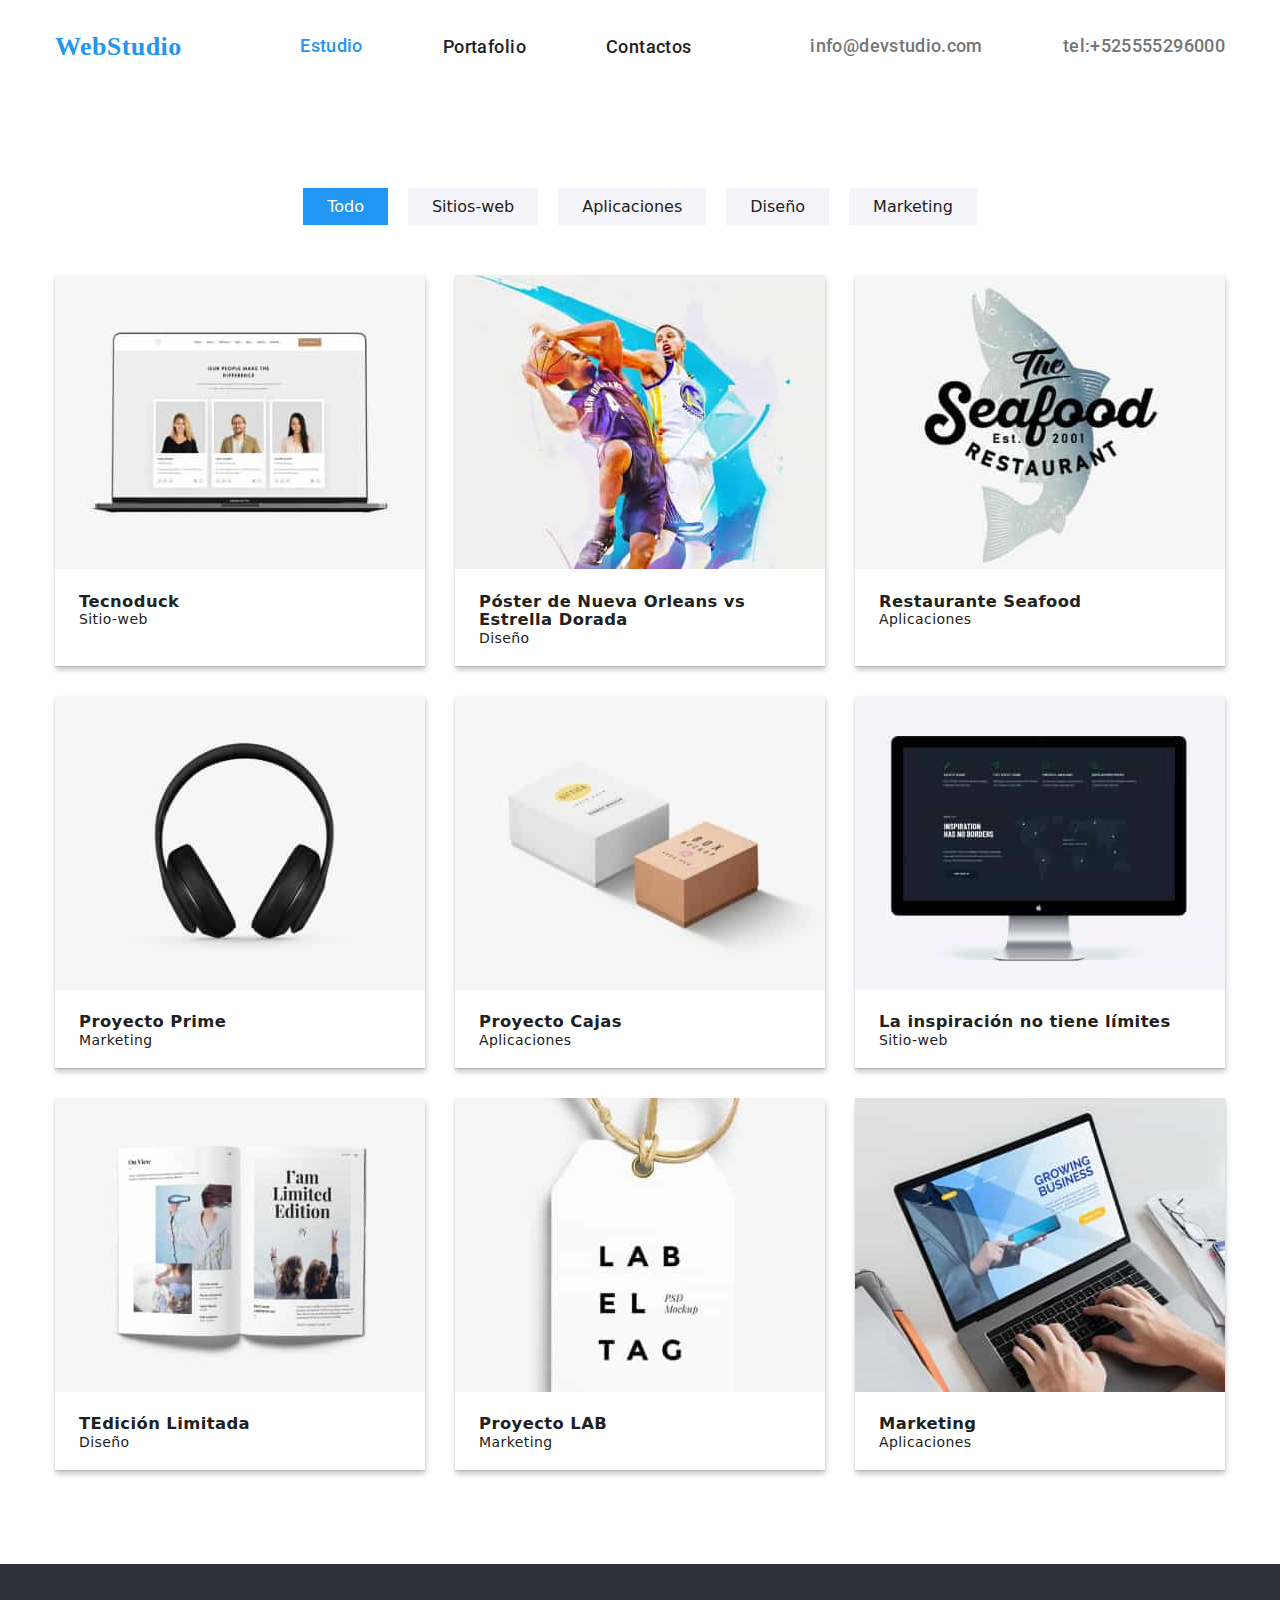
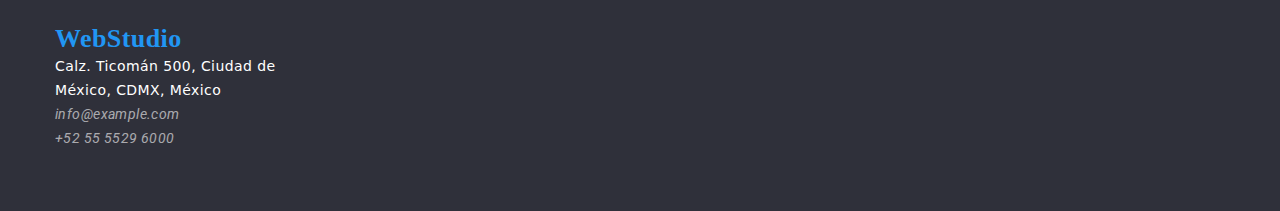
==== portafolio.html @ bfa3252c "first commit" ====
<!DOCTYPE html>
<html lang="en">

<head>
    <meta charset="UTF-8" />
    <meta http-equiv="X-UA-Compatible" content="IE=edge" />
    <meta name="viewport" content="width=device-width, initial-scale=1.0" />
    <title>Portafolio</title>
    <link rel="preconnect" href="https://fonts.googleapis.com" />
    <link rel="preconnect" href="https://fonts.gstatic.com" crossorigin />
    <link href="https://fonts.googleapis.com/css2?family=Roboto:ital,wght@0,100;0,300;0,400;0,500;0,700;0,900;1,100;1,300;1,400;1,500;1,700;1,900&display=swap" rel="stylesheet" />
    <link rel="stylesheet" href="css/style.css" />
    <link rel="stylesheet" href="https://cdnjs.cloudflare.com/ajax/libs/modern-normalize/1.0.0/modern-normalize.min.css" />
</head>

<body>
    <header class="page-header">
        <div class="container header-flex">
            <p><a class="logo" href="#">WebStudio</a></p>
            <nav class="nabvar">
                <ul class="nav-menu">
                    <li>
                        <a class="nav-link current" href="index.html">Estudio</a>
                    </li>
                    <li>
                        <a class="nav-link" href="portafolio.html">Portafolio</a>
                    </li>
                    <li>
                        <a class="nav-link" href="index.html">Contactos</a>
                    </li>
                </ul>
            </nav>
            <ul class="nav-contact">
                <li>
                    <a class="nav-link-contact" href="mailto:info@devstudio.com">info@devstudio.com</a
            >
          </li>
          <li>
            <a class="nav-link-contact" href="tel:+525555296000"
              >tel:+525555296000</a
            >
          </li>
        </ul>
      </div>
    </header>
    <main>
      <section class="portafolio section">
        <div class="container">
          <ul class="button-list">
            <li><button class="buttons current" type="button">Todo</button></li>
            <li><button class="button" type="button">Sitios-web</button></li>
            <li><button class="button" type="button">Aplicaciones</button></li>
            <li><button class="button" type="button">Diseño</button></li>
            <li><button class="button" type="button">Marketing</button></li>
          </ul>

          <ul class="portafolio-list">
            <li class="portafolio-item">
              <img src="images/imagen8.jpg" width="370" alt="Tecnoduck" />
              <div class="portafolio-staff">
                <h3 class="portafolio-text">Tecnoduck</h3>
                <p class="portafolio-title">Sitio-web</p>
              </div>
            </li>

            <li class="portafolio-item">
              <img
                src="images/imagen9.jpg"
                width="370"
                alt="Póster de Nueva Orleans vs Estrella Dorada"
              />
              <div class="portafolio-staff">
                <h3 class="portafolio-text">
                  Póster de Nueva Orleans vs Estrella Dorada
                </h3>
                <p class="portafolio-title">Diseño</p>
              </div>
            </li>
            <li class="portafolio-item">
              <img
                src="images/imagen10.jpg"
                width="370"
                alt="Restaurante Seafood"
              />
              <div class="portafolio-staff">
                <h3 class="portafolio-text">Restaurante Seafood</h3>
                <p class="portafolio-title">Aplicaciones</p>
              </div>
            </li>
            <li class="portafolio-item">
              <img src="images/imagen11.jpg" width="370" alt="royecto Prime" />
              <div class="portafolio-staff">
                <h3 class="portafolio-text">Proyecto Prime</h3>
                <p class="portafolio-title">Marketing</p>
              </div>
            </li>
            <li class="portafolio-item">
              <img src="images/imagen12.jpg" width="370" alt="proyecto cajas" />
              <div class="portafolio-staff">
                <h3 class="portafolio-text">Proyecto Cajas</h3>
                <p class="portafolio-title">Aplicaciones</p>
              </div>
            </li>
            <li class="portafolio-item">
              <img
                src="images/imagen13.jpg"
                width="370"
                alt="La inspiración no tiene límites"
              />
              <div class="portafolio-staff">
                <h3 class="portafolio-text">La inspiración no tiene límites</h3>
                <p class="portafolio-title">Sitio-web</p>
              </div>
            </li>
            <li class="portafolio-item">
              <img
                src="images/imagen14.jpg"
                width="370"
                alt="TEdición Limitada"
              />
              <div class="portafolio-staff">
                <h3 class="portafolio-text">TEdición Limitada</h3>
                <p class="portafolio-title">Diseño</p>
              </div>
            </li>

            <li class="portafolio-item">
              <img src="images/imagen15.jpg" width="370" alt="Proyecto LAB" />
              <div class="portafolio-staff">
                <h3 class="portafolio-text">Proyecto LAB</h3>
                <p class="portafolio-title">Marketing</p>
              </div>
            </li>
            <li class="portafolio-item">
              <img src="images/imagen16.jpg" width="370" alt="Marketing" />
              <div class="portafolio-staff">
                <h3 class="portafolio-text">Marketing</h3>
                <p class="portafolio-title">Aplicaciones</p>
              </div>
            </li>
          </ul>
        </div>
      </section>
    </main>
    <footer class="footbar">
      <div class="container">
        <a class="logo" href="#">WebStudio</a>
                    <address>
          <ul>
            <li>
              <a class="location" href="#" target="_blank"
                >Calz. Ticomán 500, Ciudad de México, CDMX, México</a
              >
            </li>
            <li>
              <a class="contact" href="mailto:info@example.com"
                >info@example.com</a
              >
            </li>
            <li>
              <a class="contact" href="tel:+52 55 5529 6000"
                >+52 55 5529 6000</a
              >
            </li>
          </ul>
        </address>
        </div>
        </footer>
</body>

</html>
---- css/style.css ----
/* h1,
h2,
h3,
h4,
h5,
h6,
p {
    margin: 0;
}

html {
    box-sizing: border-box;
}

*,
*::after,
*::before {
    box-sizing: inherit;
}

img {
    display: block;
    max-width: 100%;
    height: auto;
}

address {
    font-style: normal;
}

.link {
    text-decoration: none;
    color: inherit;
}

.list {
    list-style: none;
    padding: 0;
    margin: 0; */

* {
    box-sizing: border-box;
    margin: 0;
    padding: 0;
}

body {
    font-family: 'Roboto', sans-serif;
    font-size: 14px;
    color: #212121;
    background-color: #ffffff;
    letter-spacing: 0.03em;
}

.container {
    width: 1200px;
    padding-left: 15px;
    padding-right: 15px;
    margin: 0 auto;
}

a {
    text-decoration: none;
}

li {
    list-style: none;
}

.section {
    padding-top: 94px;
    padding-bottom: 94px;
}

h1 .page-header .logo {
    font-family: 'Raleway';
    font-size: 26px;
    font-weight: 700;
    color: #2196f3;
    text-decoration: none;
}

.header-flex {
    display: flex;
    align-items: center;
    justify-content: space-between;
    gap: 100px;
    padding-top: 32px;
    padding-bottom: 32px;
}

.nav-menu {
    display: flex;
    align-items: center;
    gap: 80px;
}

.nav-contact {
    display: flex;
    align-items: center;
    gap: 80px;
}

.logo {
    font-family: 'Raleway';
    font-size: 26px;
    font-weight: 700;
    color: #2196f3;
    text-decoration: none;
}

header .nabvar li .current {
    font-family: 'Roboto';
    font-weight: 500;
    line-height: 16px;
    font-size: 18px;
    letter-spacing: 0.02em;
    color: #2196f3;
    text-decoration: none;
}

header .nabvar .nav-link {
    font-family: 'Roboto';
    font-weight: 500;
    font-size: 18px;
    color: #212121;
    text-decoration: none;
}

header .nav-contact .nav-link-contact {
    font-family: 'Roboto';
    font-style: normal;
    font-weight: 500;
    font-size: 18px;
    line-height: 16px;
    letter-spacing: 0.02em;
    color: #757575;
    text-decoration: none;
}

.nav-menu .nav-link:hover,
.nav-menu .nav-link:focus,
.nav-menu .nav-link .current,
.nav-contact .nav-link-contact:hover,
.nav-contact .nav-link-contact:focus {
    color: #2196f3;
}

.hero {
    background-color: #2f303a;
    padding: 200px;
    text-align: center;
    /* height: 300px; */
}

.hero .hero-title {
    font-style: normal;
    font-weight: 900;
    font-size: 44px;
    line-height: 1.36;
    letter-spacing: 0.06em;
    width: 696px;
    margin: 20px auto;
    color: #ffffff;
}

.hero .button-primary {
    font-family: 'Roboto';
    font-style: normal;
    font-weight: 700;
    font-size: 16px;
    line-height: 1.8;
    background: #2196f3;
    color: #ffffff;
    box-shadow: 0px 4px 4px rgba(0, 0, 0, 0.15);
    border-radius: 4px;
    border: none;
    padding: 10px 32px;
    cursor: pointer;
}


/* section feature */

.features-list {
    display: flex;
    gap: 30px;
}

.features-item {
    flex-basis: calc((100% - 120px));
}

.title {
    font-style: normal;
    font-weight: 700;
    font-size: 14px;
    line-height: 1.14;
    color: #000000;
    margin-bottom: 10px;
}

.descriction {
    font-style: normal;
    font-weight: 700;
    font-size: 14px;
    line-height: 1.71;
    color: #757575;
}


/* section wha-we-do */

.wha-we-do-list {
    display: flex;
    gap: 30px;
}

.wha-we-do-item {
    flex-basis: calc((100% - 90px) / 3);
}

.album {
    background-color: #f5f4fa;
}

.album-list {
    display: flex;
    gap: 30px;
}

.album-item {
    flex-basis: calc((100% - 120px) / 4);
    box-shadow: 0px 1px 3px rgba(0, 0, 0, 0.12), 0px 1px 1px rgba(0, 0, 0, 0.14), 0px 2px 1px rgba(0, 0, 0, 0.2);
    border-radius: 0px 0px 4px 4px;
}

.staff {
    padding: 45px 30px;
}

.features .section-title-oculto {
    display: none;
}

.section-feature .title {
    font-style: normal;
    font-weight: 500;
    font-size: 16px;
    line-height: 1.18;
    color: #000000;
    text-align: center;
    margin-bottom: 10px;
    /* font-family: 'Roboto';
    font-weight: 700;
    font-size: 14px;
    text-transform: uppercase;
    color: #212121; */
}

.section-feature .decription {
    font-style: normal;
    font-weight: 400;
    font-size: 16px;
    line-height: 1.18;
    color: #ffffff;
    text-align: center;
    /* font-family: 'Roboto';
    font-weight: 400;
    font-size: 14px;
    color: #757575; */
}

.section-title {
    font-family: 'Roboto';
    text-align: center;
    justify-content: center;
    margin-top: 30px;
    margin-bottom: 30px;
    font-size: 36px;
    font-weight: 700;
}

.section.wha-we-do .section-title {
    font-family: 'Roboto';
    font-weight: 700;
    font-size: 36px;
    text-align: center;
    justify-content: center;
    color: #212121;
}

.section-our-team .section-title {
    font-family: 'Roboto';
    font-weight: 700;
    font-size: 36px;
    text-align: center;
    color: #212121;
}

.section-our-team .user1 {
    font-family: 'Roboto';
    font-weight: 500;
    font-size: 16;
    color: #212121;
}

.section-our-team .decription-user {
    font-family: 'Roboto';
    font-weight: 400;
    font-size: 16px;
    color: #757575;
}

.footbar {
    background-color: #2f303a;
    padding: 60px 0;
}

.location {
    font-style: normal;
    font-weight: 400;
    line-height: 1.71;
    color: #ffffff;
    display: block;
    width: 231px;
    font-size: 14px;
}

.footbar .logo {
    font-family: 'Raleway';
    font-style: normal;
    font-weight: 700;
    font-size: 26px;
    line-height: 1.19;
    color: #2196f3;
    text-decoration: none;
}

.footbar .contact {
    font-family: 'Roboto';
    font-weight: 400;
    font-size: 14px;
    line-height: 1.71;
    letter-spacing: 0 03em;
    color: rgba(255, 255, 255, 0.6);
    text-decoration: none;
}

.footbar .contact:hover,
.footbar .contact:focus {
    color: #ffffff;
}


/*PORTAFOLIO*/


/* section portafolio */

.button-list {
    display: flex;
    justify-content: center;
    gap: 20px;
    margin-bottom: 50px;
}

.buttons {
    font-style: normal;
    font-weight: 500;
    font-size: 16px;
    line-height: 1.6;
    text-align: center;
    color: #ffffff;
    background-color: #2196f3;
    padding: 6px 24px;
    border: none;
    cursor: pointer;
}

.button {
    font-style: normal;
    font-weight: 500;
    font-size: 16px;
    line-height: 1.6;
    text-align: center;
    color: #212121;
    background-color: #f5f4fa;
    padding: 6px 24px;
    border: none;
    cursor: pointer;
}

.button:hover {
    background-color: #2196f3;
}

.portafolio .list li .button-current {
    font-family: 'Roboto';
    font-weight: 500;
    font-size: 16;
    color: #ffffff;
    cursor: pointer;
}

.portafolio .list li .button {
    font-family: 'Roboto';
    font-weight: 500;
    font-size: 16;
    color: #212121;
    cursor: pointer;
}

.portafolio .list li .button-current:hover,
.portafolio .list li .button-current:focus,
.portafolio .list li .button:hover,
.portafolio .list li .button:focus {
    color: #212121;
    background-color: #2196f3;
}

.portafolio-list {
    display: flex;
    flex-wrap: wrap;
    gap: 30px;
}

.portafolio-item {
    flex-basis: calc((100% - 90px) / 3);
    box-shadow: 0px 1px 1px rgba(0, 0, 0, 0.12), 0px 4px 4px rgba(0, 0, 0, 0.06), 1px 4px 6px rgba(0, 0, 0, 0.16);
}

.portafolio-staff {
    padding: 20px 24px;
}

.portafolio .list-card .portafolio-text {
    font-family: 'Roboto';
    font-weight: 700;
    font-size: 18;
    color: #212121;
}

.portafolio .list-card .portafolio-title {
    font-family: 'Roboto';
    font-weight: 400;
    font-size: 16;
    color: #757575;
}

.nabvar-portafolio {
    background-color: #219690;
}
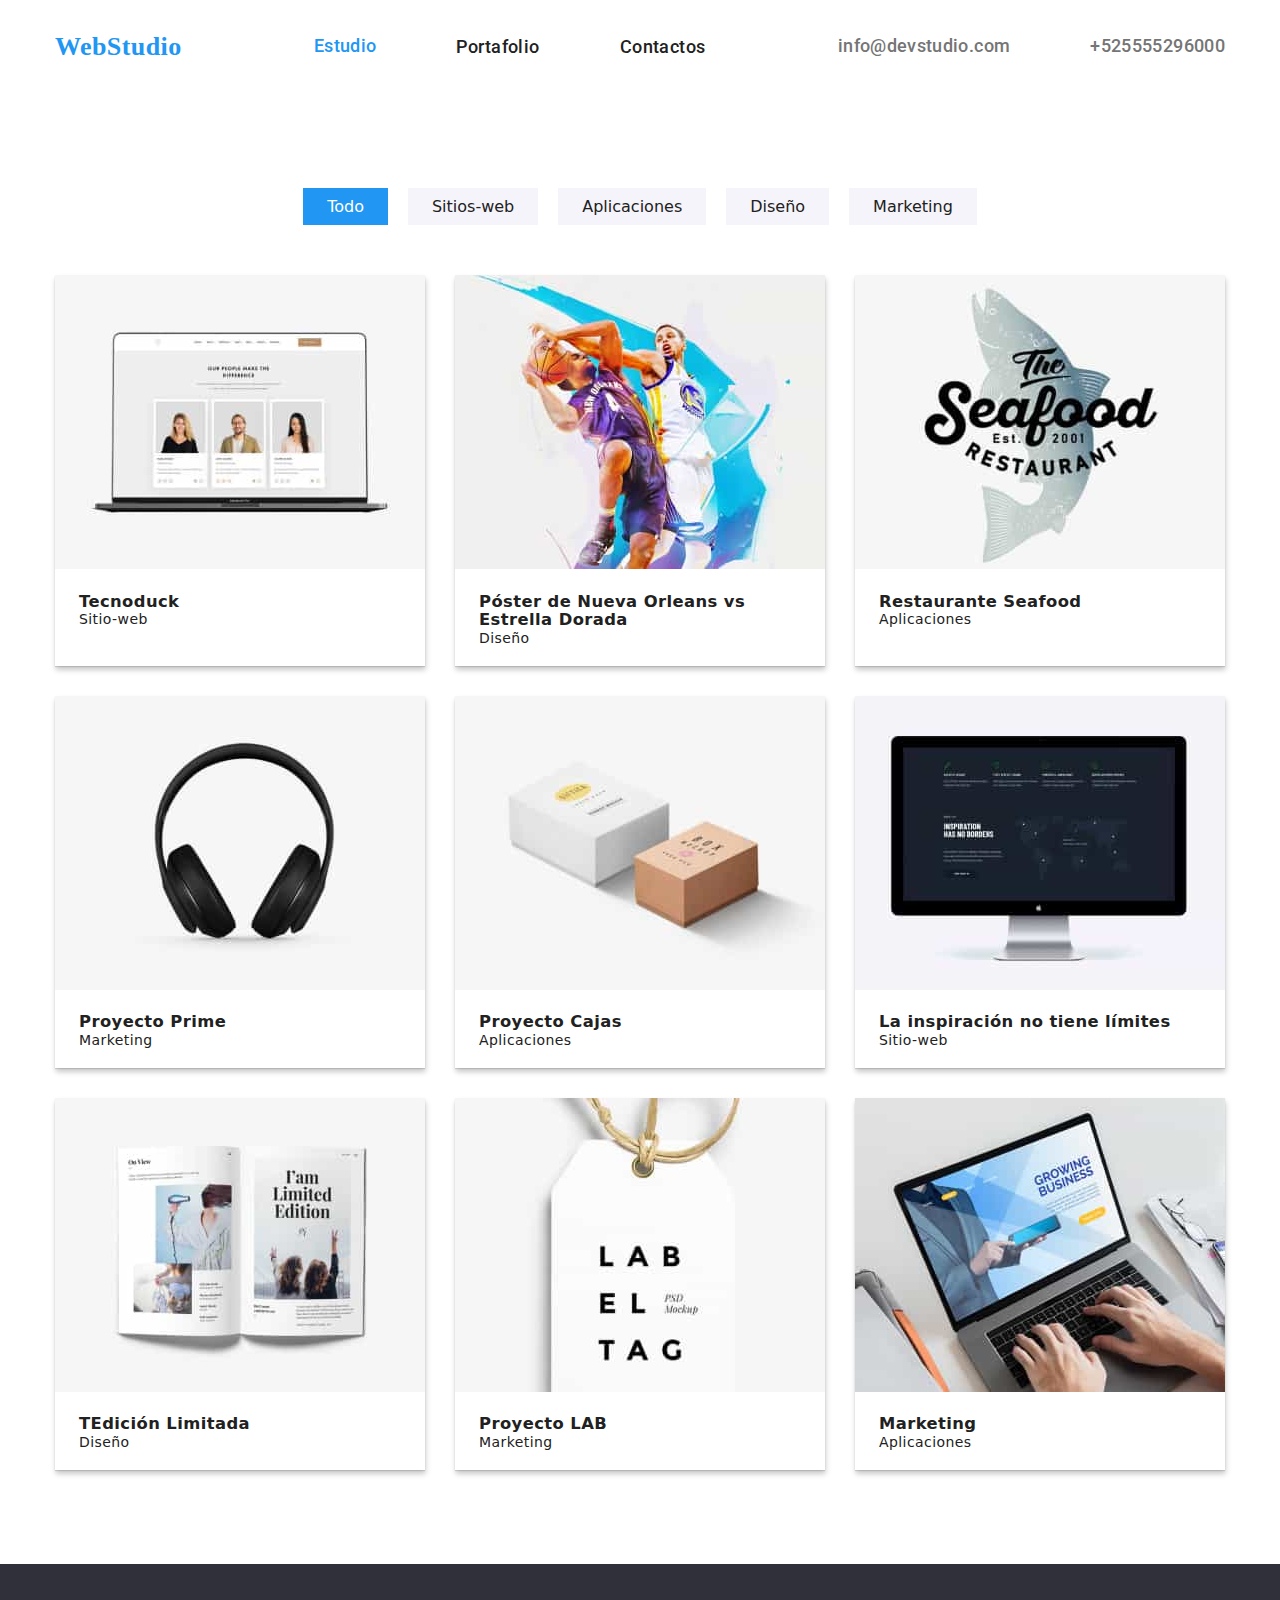
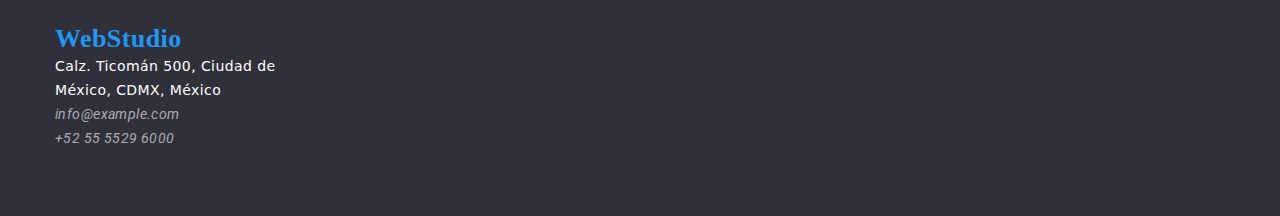
==== commit a605db1c: "corriegiendo" ====
--- a/portafolio.html
+++ b/portafolio.html
@@ -1,44 +1,46 @@
 <!DOCTYPE html>
 <html lang="en">
-
-<head>
+  <head>
     <meta charset="UTF-8" />
     <meta http-equiv="X-UA-Compatible" content="IE=edge" />
     <meta name="viewport" content="width=device-width, initial-scale=1.0" />
     <title>Portafolio</title>
     <link rel="preconnect" href="https://fonts.googleapis.com" />
     <link rel="preconnect" href="https://fonts.gstatic.com" crossorigin />
-    <link href="https://fonts.googleapis.com/css2?family=Roboto:ital,wght@0,100;0,300;0,400;0,500;0,700;0,900;1,100;1,300;1,400;1,500;1,700;1,900&display=swap" rel="stylesheet" />
+    <link
+      href="https://fonts.googleapis.com/css2?family=Roboto:ital,wght@0,100;0,300;0,400;0,500;0,700;0,900;1,100;1,300;1,400;1,500;1,700;1,900&display=swap"
+      rel="stylesheet"
+    />
     <link rel="stylesheet" href="css/style.css" />
-    <link rel="stylesheet" href="https://cdnjs.cloudflare.com/ajax/libs/modern-normalize/1.0.0/modern-normalize.min.css" />
-</head>
+    <link
+      rel="stylesheet"
+      href="https://cdnjs.cloudflare.com/ajax/libs/modern-normalize/1.0.0/modern-normalize.min.css"
+    />
+  </head>
 
-<body>
+  <body>
     <header class="page-header">
-        <div class="container header-flex">
-            <p><a class="logo" href="#">WebStudio</a></p>
-            <nav class="nabvar">
-                <ul class="nav-menu">
-                    <li>
-                        <a class="nav-link current" href="index.html">Estudio</a>
-                    </li>
-                    <li>
-                        <a class="nav-link" href="portafolio.html">Portafolio</a>
-                    </li>
-                    <li>
-                        <a class="nav-link" href="index.html">Contactos</a>
-                    </li>
-                </ul>
-            </nav>
-            <ul class="nav-contact">
-                <li>
-                    <a class="nav-link-contact" href="mailto:info@devstudio.com">info@devstudio.com</a
-            >
+      <div class="container header-flex">
+        <p><a class="logo" href="#">WebStudio</a></p>
+        <nav class="nabvar">
+          <ul class="nav-menu">
+            <li>
+              <a class="nav-link current" href="index.html">Estudio</a>
+            </li>
+            <li>
+              <a class="nav-link" href="portafolio.html">Portafolio</a>
+            </li>
+            <li>
+              <a class="nav-link" href="index.html">Contactos</a>
+            </li>
+          </ul>
+        </nav>
+        <ul class="nav-contact">
+          <li>
+            <a class="nav-link-contact" href="#">info@devstudio.com</a>
           </li>
           <li>
-            <a class="nav-link-contact" href="tel:+525555296000"
-              >tel:+525555296000</a
-            >
+            <a class="nav-link-contact" href="#">+525555296000</a>
           </li>
         </ul>
       </div>
@@ -145,7 +147,7 @@
     <footer class="footbar">
       <div class="container">
         <a class="logo" href="#">WebStudio</a>
-                    <address>
+        <address>
           <ul>
             <li>
               <a class="location" href="#" target="_blank"
@@ -153,19 +155,14 @@
               >
             </li>
             <li>
-              <a class="contact" href="mailto:info@example.com"
-                >info@example.com</a
-              >
+              <a class="contact" href="#">info@example.com</a>
             </li>
             <li>
-              <a class="contact" href="tel:+52 55 5529 6000"
-                >+52 55 5529 6000</a
-              >
+              <a class="contact" href="#">+52 55 5529 6000</a>
             </li>
           </ul>
         </address>
-        </div>
-        </footer>
-</body>
-
-</html>+      </div>
+    </footer>
+  </body>
+</html>
--- a/css/style.css
+++ b/css/style.css
@@ -39,103 +39,102 @@
     margin: 0; */
 
 * {
-    box-sizing: border-box;
-    margin: 0;
-    padding: 0;
+  box-sizing: border-box;
+  margin: 0;
+  padding: 0;
 }
 
 body {
-    font-family: 'Roboto', sans-serif;
-    font-size: 14px;
-    color: #212121;
-    background-color: #ffffff;
-    letter-spacing: 0.03em;
+  font-family: 'Roboto', sans-serif;
+  font-size: 14px;
+  color: #212121;
+  background-color: #ffffff;
+  letter-spacing: 0.03em;
 }
 
 .container {
-    width: 1200px;
-    padding-left: 15px;
-    padding-right: 15px;
-    margin: 0 auto;
+  width: 1200px;
+  padding-left: 15px;
+  padding-right: 15px;
+  margin: 0 auto;
 }
 
 a {
-    text-decoration: none;
+  text-decoration: none;
 }
 
 li {
-    list-style: none;
+  list-style: none;
 }
 
 .section {
-    padding-top: 94px;
-    padding-bottom: 94px;
+  padding-top: 94px;
 }
 
 h1 .page-header .logo {
-    font-family: 'Raleway';
-    font-size: 26px;
-    font-weight: 700;
-    color: #2196f3;
-    text-decoration: none;
+  font-family: 'Raleway';
+  font-size: 26px;
+  font-weight: 700;
+  color: #2196f3;
+  text-decoration: none;
 }
 
 .header-flex {
-    display: flex;
-    align-items: center;
-    justify-content: space-between;
-    gap: 100px;
-    padding-top: 32px;
-    padding-bottom: 32px;
+  display: flex;
+  align-items: center;
+  justify-content: space-between;
+  gap: 100px;
+  padding-top: 32px;
+  padding-bottom: 32px;
 }
 
 .nav-menu {
-    display: flex;
-    align-items: center;
-    gap: 80px;
+  display: flex;
+  align-items: center;
+  gap: 80px;
 }
 
 .nav-contact {
-    display: flex;
-    align-items: center;
-    gap: 80px;
+  display: flex;
+  align-items: center;
+  gap: 80px;
 }
 
 .logo {
-    font-family: 'Raleway';
-    font-size: 26px;
-    font-weight: 700;
-    color: #2196f3;
-    text-decoration: none;
+  font-family: 'Raleway';
+  font-size: 26px;
+  font-weight: 700;
+  color: #2196f3;
+  text-decoration: none;
 }
 
 header .nabvar li .current {
-    font-family: 'Roboto';
-    font-weight: 500;
-    line-height: 16px;
-    font-size: 18px;
-    letter-spacing: 0.02em;
-    color: #2196f3;
-    text-decoration: none;
+  font-family: 'Roboto';
+  font-weight: 500;
+  line-height: 16px;
+  font-size: 18px;
+  letter-spacing: 0.02em;
+  color: #2196f3;
+  text-decoration: none;
 }
 
 header .nabvar .nav-link {
-    font-family: 'Roboto';
-    font-weight: 500;
-    font-size: 18px;
-    color: #212121;
-    text-decoration: none;
+  font-family: 'Roboto';
+  font-weight: 500;
+  font-size: 18px;
+  color: #212121;
+  text-decoration: none;
 }
 
 header .nav-contact .nav-link-contact {
-    font-family: 'Roboto';
-    font-style: normal;
-    font-weight: 500;
-    font-size: 18px;
-    line-height: 16px;
-    letter-spacing: 0.02em;
-    color: #757575;
-    text-decoration: none;
+  font-family: 'Roboto';
+  font-style: normal;
+  font-weight: 500;
+  font-size: 18px;
+  line-height: 16px;
+  letter-spacing: 0.02em;
+  color: #757575;
+  text-decoration: none;
 }
 
 .nav-menu .nav-link:hover,
@@ -143,115 +142,116 @@
 .nav-menu .nav-link .current,
 .nav-contact .nav-link-contact:hover,
 .nav-contact .nav-link-contact:focus {
-    color: #2196f3;
+  color: #2196f3;
 }
 
 .hero {
-    background-color: #2f303a;
-    padding: 200px;
-    text-align: center;
-    /* height: 300px; */
+  background-color: #2f303a;
+  padding: 200px;
+  text-align: center;
+  /* height: 300px; */
 }
 
 .hero .hero-title {
-    font-style: normal;
-    font-weight: 900;
-    font-size: 44px;
-    line-height: 1.36;
-    letter-spacing: 0.06em;
-    width: 696px;
-    margin: 20px auto;
-    color: #ffffff;
+  font-style: normal;
+  font-weight: 900;
+  font-size: 44px;
+  line-height: 1.36;
+  letter-spacing: 0.06em;
+  width: 696px;
+  margin: 20px auto;
+  color: #ffffff;
 }
 
 .hero .button-primary {
-    font-family: 'Roboto';
-    font-style: normal;
-    font-weight: 700;
-    font-size: 16px;
-    line-height: 1.8;
-    background: #2196f3;
-    color: #ffffff;
-    box-shadow: 0px 4px 4px rgba(0, 0, 0, 0.15);
-    border-radius: 4px;
-    border: none;
-    padding: 10px 32px;
-    cursor: pointer;
-}
-
+  font-family: 'Roboto';
+  font-style: normal;
+  font-weight: 700;
+  font-size: 16px;
+  line-height: 1.8;
+  background: #2196f3;
+  color: #ffffff;
+  box-shadow: 0px 4px 4px rgba(0, 0, 0, 0.15);
+  border-radius: 4px;
+  border: none;
+  padding: 10px 32px;
+  cursor: pointer;
+}
 
 /* section feature */
 
 .features-list {
-    display: flex;
-    gap: 30px;
+  display: flex;
+  gap: 30px;
 }
 
 .features-item {
-    flex-basis: calc((100% - 120px));
+  flex-basis: calc((100% -120px) / 4);
 }
 
 .title {
-    font-style: normal;
-    font-weight: 700;
-    font-size: 14px;
-    line-height: 1.14;
-    color: #000000;
-    margin-bottom: 10px;
+  font-style: normal;
+  font-weight: 700;
+  font-size: 14px;
+  line-height: 1.14;
+  color: #000000;
+  margin-bottom: 10px;
 }
 
 .descriction {
-    font-style: normal;
-    font-weight: 700;
-    font-size: 14px;
-    line-height: 1.71;
-    color: #757575;
-}
-
+  font-style: normal;
+  font-weight: 700;
+  font-size: 14px;
+  line-height: 1.71;
+  color: #757575;
+}
 
 /* section wha-we-do */
 
 .wha-we-do-list {
-    display: flex;
-    gap: 30px;
+  display: flex;
+  gap: 30px;
 }
 
 .wha-we-do-item {
-    flex-basis: calc((100% - 90px) / 3);
+  flex-basis: calc((100% - 90px) / 3);
 }
 
 .album {
-    background-color: #f5f4fa;
+  background-color: #f5f4fa;
+  padding-bottom: 94px;
+  margin-top: 60px;
 }
 
 .album-list {
-    display: flex;
-    gap: 30px;
+  display: flex;
+  gap: 30px;
 }
 
 .album-item {
-    flex-basis: calc((100% - 120px) / 4);
-    box-shadow: 0px 1px 3px rgba(0, 0, 0, 0.12), 0px 1px 1px rgba(0, 0, 0, 0.14), 0px 2px 1px rgba(0, 0, 0, 0.2);
-    border-radius: 0px 0px 4px 4px;
+  flex-basis: calc((100% -120px) / 4);
+  box-shadow: 0px 1px 3px rgba(0, 0, 0, 0.12), 0px 1px 1px rgba(0, 0, 0, 0.14),
+    0px 2px 1px rgba(0, 0, 0, 0.2);
+  border-radius: 0px 0px 4px 4px;
 }
 
 .staff {
-    padding: 45px 30px;
+  padding: 45px 30px;
 }
 
 .features .section-title-oculto {
-    display: none;
+  display: none;
 }
 
 .section-feature .title {
-    font-style: normal;
-    font-weight: 500;
-    font-size: 16px;
-    line-height: 1.18;
-    color: #000000;
-    text-align: center;
-    margin-bottom: 10px;
-    /* font-family: 'Roboto';
+  font-style: normal;
+  font-weight: 500;
+  font-size: 16px;
+  line-height: 1.18;
+  color: #212121;
+  text-align: center;
+  margin-bottom: 10px;
+  /* font-family: 'Roboto';
     font-weight: 700;
     font-size: 14px;
     text-transform: uppercase;
@@ -259,195 +259,205 @@
 }
 
 .section-feature .decription {
-    font-style: normal;
-    font-weight: 400;
-    font-size: 16px;
-    line-height: 1.18;
-    color: #ffffff;
-    text-align: center;
-    /* font-family: 'Roboto';
+  font-style: normal;
+  font-weight: 400;
+  font-size: 16px;
+  line-height: 1.18;
+  color: #ffffff;
+  text-align: center;
+  /* font-family: 'Roboto';
     font-weight: 400;
     font-size: 14px;
     color: #757575; */
 }
 
 .section-title {
-    font-family: 'Roboto';
-    text-align: center;
-    justify-content: center;
-    margin-top: 30px;
-    margin-bottom: 30px;
-    font-size: 36px;
-    font-weight: 700;
+  font-style: normal;
+  font-weight: 700;
+  font-size: 36px;
+  line-height: 1.16;
+  text-align: center;
+  color: #212121;
+  margin-bottom: 50px;
+  /* margin-top: 50px; */
+  /* font-family: 'Roboto';
+  text-align: center;
+  justify-content: center;
+  margin-top: 30px;
+  margin-bottom: 30px;
+  font-size: 36px;
+  font-weight: 700;
+  margin-bottom: 50px; */
 }
 
 .section.wha-we-do .section-title {
-    font-family: 'Roboto';
-    font-weight: 700;
-    font-size: 36px;
-    text-align: center;
-    justify-content: center;
-    color: #212121;
+  font-family: 'Roboto';
+  font-weight: 700;
+  font-size: 36px;
+  text-align: center;
+  justify-content: center;
+  color: #212121;
 }
 
 .section-our-team .section-title {
-    font-family: 'Roboto';
-    font-weight: 700;
-    font-size: 36px;
-    text-align: center;
-    color: #212121;
+  font-family: 'Roboto';
+  font-weight: 700;
+  font-size: 36px;
+  text-align: center;
+  color: #212121;
 }
 
 .section-our-team .user1 {
-    font-family: 'Roboto';
-    font-weight: 500;
-    font-size: 16;
-    color: #212121;
+  font-family: 'Roboto';
+  font-weight: 500;
+  font-size: 16;
+  color: #212121;
 }
 
 .section-our-team .decription-user {
-    font-family: 'Roboto';
-    font-weight: 400;
-    font-size: 16px;
-    color: #757575;
+  font-family: 'Roboto';
+  font-weight: 400;
+  font-size: 16px;
+  color: #757575;
 }
 
 .footbar {
-    background-color: #2f303a;
-    padding: 60px 0;
+  background-color: #2f303a;
+  padding: 60px 0;
+  height: 252px;
 }
 
 .location {
-    font-style: normal;
-    font-weight: 400;
-    line-height: 1.71;
-    color: #ffffff;
-    display: block;
-    width: 231px;
-    font-size: 14px;
+  font-style: normal;
+  font-weight: 400;
+  line-height: 1.71;
+  color: #ffffff;
+  display: block;
+  width: 231px;
+  font-size: 14px;
 }
 
 .footbar .logo {
-    font-family: 'Raleway';
-    font-style: normal;
-    font-weight: 700;
-    font-size: 26px;
-    line-height: 1.19;
-    color: #2196f3;
-    text-decoration: none;
+  font-family: 'Raleway';
+  font-style: normal;
+  font-weight: 700;
+  font-size: 26px;
+  line-height: 1.19;
+  color: #2196f3;
+  text-decoration: none;
 }
 
 .footbar .contact {
-    font-family: 'Roboto';
-    font-weight: 400;
-    font-size: 14px;
-    line-height: 1.71;
-    letter-spacing: 0 03em;
-    color: rgba(255, 255, 255, 0.6);
-    text-decoration: none;
+  font-family: 'Roboto';
+  font-weight: 400;
+  font-size: 14px;
+  line-height: 1.71;
+  letter-spacing: 0 03em;
+  color: rgba(255, 255, 255, 0.6);
+  text-decoration: none;
 }
 
 .footbar .contact:hover,
 .footbar .contact:focus {
-    color: #ffffff;
-}
-
+  color: #ffffff;
+}
 
 /*PORTAFOLIO*/
 
-
 /* section portafolio */
 
 .button-list {
-    display: flex;
-    justify-content: center;
-    gap: 20px;
-    margin-bottom: 50px;
+  display: flex;
+  justify-content: center;
+  gap: 20px;
+  margin-bottom: 50px;
 }
 
 .buttons {
-    font-style: normal;
-    font-weight: 500;
-    font-size: 16px;
-    line-height: 1.6;
-    text-align: center;
-    color: #ffffff;
-    background-color: #2196f3;
-    padding: 6px 24px;
-    border: none;
-    cursor: pointer;
+  font-style: normal;
+  font-weight: 500;
+  font-size: 16px;
+  line-height: 1.6;
+  text-align: center;
+  color: #ffffff;
+  background-color: #2196f3;
+  padding: 6px 24px;
+  border: none;
+  cursor: pointer;
 }
 
 .button {
-    font-style: normal;
-    font-weight: 500;
-    font-size: 16px;
-    line-height: 1.6;
-    text-align: center;
-    color: #212121;
-    background-color: #f5f4fa;
-    padding: 6px 24px;
-    border: none;
-    cursor: pointer;
+  font-style: normal;
+  font-weight: 500;
+  font-size: 16px;
+  line-height: 1.6;
+  text-align: center;
+  color: #212121;
+  background-color: #f5f4fa;
+  padding: 6px 24px;
+  border: none;
+  cursor: pointer;
 }
 
 .button:hover {
-    background-color: #2196f3;
+  background-color: #2196f3;
 }
 
 .portafolio .list li .button-current {
-    font-family: 'Roboto';
-    font-weight: 500;
-    font-size: 16;
-    color: #ffffff;
-    cursor: pointer;
+  font-family: 'Roboto';
+  font-weight: 500;
+  font-size: 16;
+  color: #ffffff;
+  cursor: pointer;
 }
 
 .portafolio .list li .button {
-    font-family: 'Roboto';
-    font-weight: 500;
-    font-size: 16;
-    color: #212121;
-    cursor: pointer;
+  font-family: 'Roboto';
+  font-weight: 500;
+  font-size: 16;
+  color: #212121;
+  cursor: pointer;
 }
 
 .portafolio .list li .button-current:hover,
 .portafolio .list li .button-current:focus,
 .portafolio .list li .button:hover,
 .portafolio .list li .button:focus {
-    color: #212121;
-    background-color: #2196f3;
+  color: #212121;
+  background-color: #2196f3;
 }
 
 .portafolio-list {
-    display: flex;
-    flex-wrap: wrap;
-    gap: 30px;
+  display: flex;
+  flex-wrap: wrap;
+  gap: 30px;
+  padding-bottom: 94px;
 }
 
 .portafolio-item {
-    flex-basis: calc((100% - 90px) / 3);
-    box-shadow: 0px 1px 1px rgba(0, 0, 0, 0.12), 0px 4px 4px rgba(0, 0, 0, 0.06), 1px 4px 6px rgba(0, 0, 0, 0.16);
+  flex-basis: calc((100% - 90px) / 3);
+  box-shadow: 0px 1px 1px rgba(0, 0, 0, 0.12), 0px 4px 4px rgba(0, 0, 0, 0.06),
+    1px 4px 6px rgba(0, 0, 0, 0.16);
 }
 
 .portafolio-staff {
-    padding: 20px 24px;
+  padding: 20px 24px;
 }
 
 .portafolio .list-card .portafolio-text {
-    font-family: 'Roboto';
-    font-weight: 700;
-    font-size: 18;
-    color: #212121;
+  font-family: 'Roboto';
+  font-weight: 700;
+  font-size: 18;
+  color: #212121;
 }
 
 .portafolio .list-card .portafolio-title {
-    font-family: 'Roboto';
-    font-weight: 400;
-    font-size: 16;
-    color: #757575;
+  font-family: 'Roboto';
+  font-weight: 400;
+  font-size: 16;
+  color: #757575;
 }
 
 .nabvar-portafolio {
-    background-color: #219690;
-}+  background-color: #219690;
+}
